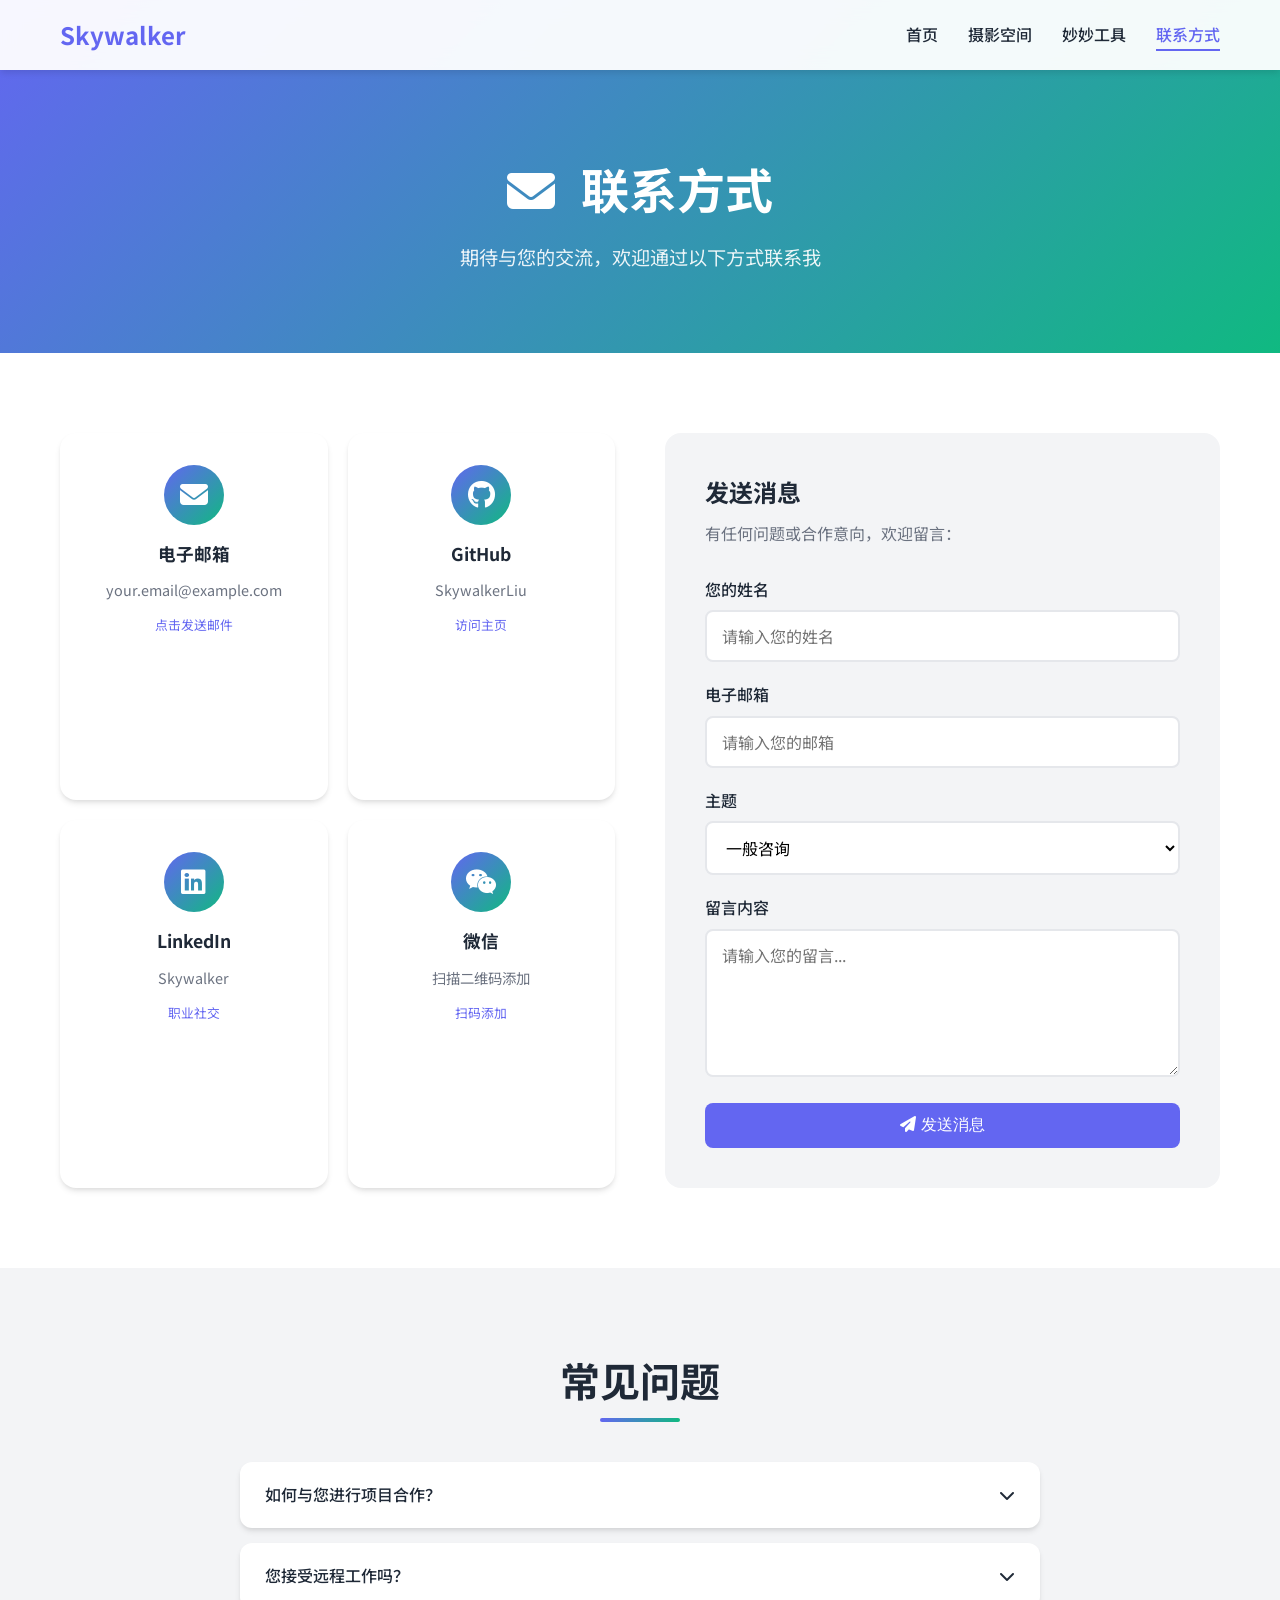
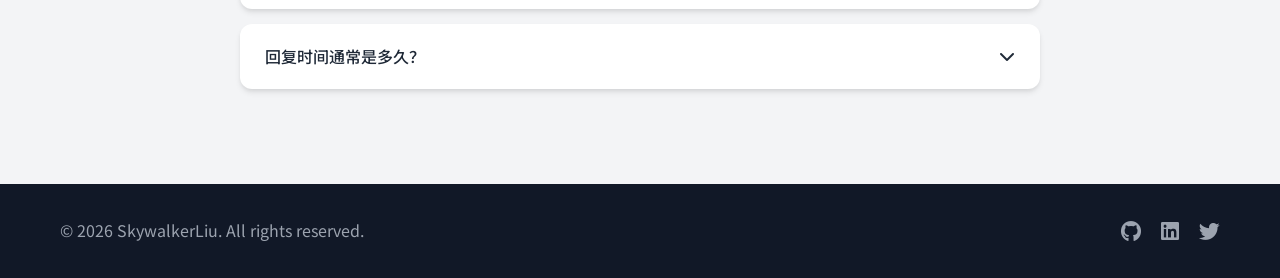
==== contact.html @ 31638c3c "Add multi-page structure: photography, tools, contact pages" ====
<!DOCTYPE html>
<html lang="zh-CN">
<head>
    <meta charset="UTF-8">
    <meta name="viewport" content="width=device-width, initial-scale=1.0">
    <title>联系方式 - Skywalker</title>
    <link rel="stylesheet" href="style.css">
    <link href="https://fonts.googleapis.com/css2?family=Noto+Sans+SC:wght@300;400;500;700&display=swap" rel="stylesheet">
    <link rel="stylesheet" href="https://cdnjs.cloudflare.com/ajax/libs/font-awesome/6.4.0/css/all.min.css">
</head>
<body>
    <nav class="navbar">
        <div class="nav-container">
            <a href="index.html" class="logo">Skywalker</a>
            <ul class="nav-links">
                <li><a href="index.html">首页</a></li>
                <li><a href="photography.html">摄影空间</a></li>
                <li><a href="tools.html">妙妙工具</a></li>
                <li><a href="contact.html" class="active">联系方式</a></li>
            </ul>
            <div class="hamburger">
                <span></span>
                <span></span>
                <span></span>
            </div>
        </div>
    </nav>

    <section class="page-hero">
        <div class="container">
            <h1 class="page-title"><i class="fas fa-envelope"></i> 联系方式</h1>
            <p class="page-subtitle">期待与您的交流，欢迎通过以下方式联系我</p>
        </div>
    </section>

    <section class="contact-section">
        <div class="container">
            <div class="contact-grid">
                <div class="contact-cards">
                    <a href="mailto:your.email@example.com" class="contact-card">
                        <div class="contact-card-icon">
                            <i class="fas fa-envelope"></i>
                        </div>
                        <h3>电子邮箱</h3>
                        <p>your.email@example.com</p>
                        <span class="contact-hint">点击发送邮件</span>
                    </a>
                    <a href="https://github.com/SkywalkerLiu" target="_blank" class="contact-card">
                        <div class="contact-card-icon">
                            <i class="fab fa-github"></i>
                        </div>
                        <h3>GitHub</h3>
                        <p>SkywalkerLiu</p>
                        <span class="contact-hint">访问主页</span>
                    </a>
                    <a href="#" class="contact-card">
                        <div class="contact-card-icon">
                            <i class="fab fa-linkedin"></i>
                        </div>
                        <h3>LinkedIn</h3>
                        <p>Skywalker</p>
                        <span class="contact-hint">职业社交</span>
                    </a>
                    <a href="#" class="contact-card">
                        <div class="contact-card-icon">
                            <i class="fab fa-weixin"></i>
                        </div>
                        <h3>微信</h3>
                        <p>扫描二维码添加</p>
                        <span class="contact-hint">扫码添加</span>
                    </a>
                </div>

                <div class="contact-form-section">
                    <h2>发送消息</h2>
                    <p>有任何问题或合作意向，欢迎留言：</p>
                    <form class="contact-form" id="contactForm">
                        <div class="form-group">
                            <label for="name">您的姓名</label>
                            <input type="text" id="name" name="name" placeholder="请输入您的姓名" required>
                        </div>
                        <div class="form-group">
                            <label for="email">电子邮箱</label>
                            <input type="email" id="email" name="email" placeholder="请输入您的邮箱" required>
                        </div>
                        <div class="form-group">
                            <label for="subject">主题</label>
                            <select id="subject" name="subject">
                                <option value="general">一般咨询</option>
                                <option value="collaboration">项目合作</option>
                                <option value="job">工作机会</option>
                                <option value="other">其他</option>
                            </select>
                        </div>
                        <div class="form-group">
                            <label for="message">留言内容</label>
                            <textarea id="message" name="message" rows="5" placeholder="请输入您的留言..." required></textarea>
                        </div>
                        <button type="submit" class="btn btn-primary btn-full">
                            <i class="fas fa-paper-plane"></i> 发送消息
                        </button>
                    </form>
                </div>
            </div>
        </div>
    </section>

    <section class="faq-section">
        <div class="container">
            <h2 class="section-title">常见问题</h2>
            <div class="faq-list">
                <div class="faq-item">
                    <div class="faq-question">
                        <span>如何与您进行项目合作？</span>
                        <i class="fas fa-chevron-down"></i>
                    </div>
                    <div class="faq-answer">
                        <p>您可以通过上方的联系表单或直接发送邮件给我，描述您的项目需求。我会在24小时内回复您。</p>
                    </div>
                </div>
                <div class="faq-item">
                    <div class="faq-question">
                        <span>您接受远程工作吗？</span>
                        <i class="fas fa-chevron-down"></i>
                    </div>
                    <div class="faq-answer">
                        <p>是的，我接受远程工作机会。无论是全职、兼职还是项目制合作，都欢迎联系。</p>
                    </div>
                </div>
                <div class="faq-item">
                    <div class="faq-question">
                        <span>回复时间通常是多久？</span>
                        <i class="fas fa-chevron-down"></i>
                    </div>
                    <div class="faq-answer">
                        <p>通常我会在24小时内回复邮件。如果是紧急事项，建议通过微信联系。</p>
                    </div>
                </div>
            </div>
        </div>
    </section>

    <footer class="footer">
        <div class="container">
            <div class="footer-content">
                <p>&copy; 2026 SkywalkerLiu. All rights reserved.</p>
                <div class="social-links">
                    <a href="https://github.com/SkywalkerLiu" target="_blank"><i class="fab fa-github"></i></a>
                    <a href="#"><i class="fab fa-linkedin"></i></a>
                    <a href="#"><i class="fab fa-twitter"></i></a>
                </div>
            </div>
        </div>
    </footer>

    <script src="script.js"></script>
</body>
</html>
---- style.css ----
* {
    margin: 0;
    padding: 0;
    box-sizing: border-box;
}

:root {
    --primary-color: #6366f1;
    --primary-dark: #4f46e5;
    --secondary-color: #10b981;
    --text-color: #1f2937;
    --text-light: #6b7280;
    --bg-color: #ffffff;
    --bg-secondary: #f3f4f6;
    --bg-dark: #111827;
    --border-color: #e5e7eb;
    --shadow: 0 4px 6px -1px rgba(0, 0, 0, 0.1), 0 2px 4px -1px rgba(0, 0, 0, 0.06);
    --shadow-lg: 0 10px 15px -3px rgba(0, 0, 0, 0.1), 0 4px 6px -2px rgba(0, 0, 0, 0.05);
    --transition: all 0.3s ease;
}

html {
    scroll-behavior: smooth;
}

body {
    font-family: 'Noto Sans SC', sans-serif;
    line-height: 1.6;
    color: var(--text-color);
    background-color: var(--bg-color);
}

.container {
    max-width: 1200px;
    margin: 0 auto;
    padding: 0 20px;
}

.navbar {
    position: fixed;
    top: 0;
    left: 0;
    right: 0;
    background: rgba(255, 255, 255, 0.95);
    backdrop-filter: blur(10px);
    z-index: 1000;
    box-shadow: var(--shadow);
}

.nav-container {
    max-width: 1200px;
    margin: 0 auto;
    padding: 0 20px;
    display: flex;
    justify-content: space-between;
    align-items: center;
    height: 70px;
}

.logo {
    font-size: 1.5rem;
    font-weight: 700;
    color: var(--primary-color);
    text-decoration: none;
    transition: var(--transition);
}

.logo:hover {
    color: var(--primary-dark);
}

.nav-links {
    display: flex;
    list-style: none;
    gap: 30px;
}

.nav-links a {
    text-decoration: none;
    color: var(--text-color);
    font-weight: 500;
    transition: var(--transition);
    position: relative;
}

.nav-links a::after {
    content: '';
    position: absolute;
    bottom: -5px;
    left: 0;
    width: 0;
    height: 2px;
    background: var(--primary-color);
    transition: var(--transition);
}

.nav-links a:hover,
.nav-links a.active {
    color: var(--primary-color);
}

.nav-links a:hover::after,
.nav-links a.active::after {
    width: 100%;
}

.hamburger {
    display: none;
    flex-direction: column;
    cursor: pointer;
    gap: 5px;
}

.hamburger span {
    width: 25px;
    height: 3px;
    background: var(--text-color);
    transition: var(--transition);
}

.hero {
    min-height: 100vh;
    display: flex;
    align-items: center;
    justify-content: space-between;
    padding: 100px 20px 50px;
    max-width: 1200px;
    margin: 0 auto;
    gap: 50px;
}

.hero-content {
    flex: 1;
}

.hero-content h1 {
    font-size: 3rem;
    margin-bottom: 20px;
    line-height: 1.2;
}

.highlight {
    color: var(--primary-color);
    background: linear-gradient(120deg, var(--primary-color) 0%, var(--secondary-color) 100%);
    -webkit-background-clip: text;
    -webkit-text-fill-color: transparent;
    background-clip: text;
}

.subtitle {
    font-size: 1.5rem;
    color: var(--text-light);
    margin-bottom: 15px;
}

.description {
    font-size: 1.1rem;
    color: var(--text-light);
    margin-bottom: 30px;
}

.hero-buttons {
    display: flex;
    gap: 15px;
}

.btn {
    padding: 12px 30px;
    border-radius: 8px;
    text-decoration: none;
    font-weight: 500;
    transition: var(--transition);
    cursor: pointer;
    border: none;
    font-size: 1rem;
}

.btn-primary {
    background: var(--primary-color);
    color: white;
}

.btn-primary:hover {
    background: var(--primary-dark);
    transform: translateY(-2px);
    box-shadow: var(--shadow-lg);
}

.btn-secondary {
    background: transparent;
    color: var(--primary-color);
    border: 2px solid var(--primary-color);
}

.btn-secondary:hover {
    background: var(--primary-color);
    color: white;
    transform: translateY(-2px);
}

.btn-full {
    width: 100%;
}

.hero-image {
    flex: 1;
    display: flex;
    justify-content: center;
    align-items: center;
}

.avatar-placeholder {
    width: 300px;
    height: 300px;
    border-radius: 50%;
    background: linear-gradient(135deg, var(--primary-color), var(--secondary-color));
    display: flex;
    align-items: center;
    justify-content: center;
    box-shadow: var(--shadow-lg);
}

.avatar-placeholder i {
    font-size: 150px;
    color: white;
}

.section-title {
    font-size: 2.5rem;
    text-align: center;
    margin-bottom: 50px;
    position: relative;
}

.section-title::after {
    content: '';
    position: absolute;
    bottom: -10px;
    left: 50%;
    transform: translateX(-50%);
    width: 80px;
    height: 4px;
    background: linear-gradient(90deg, var(--primary-color), var(--secondary-color));
    border-radius: 2px;
}

.about {
    padding: 100px 0;
    background: var(--bg-secondary);
}

.about-content {
    display: grid;
    grid-template-columns: 2fr 1fr;
    gap: 50px;
    align-items: center;
}

.about-text p {
    margin-bottom: 20px;
    font-size: 1.1rem;
    color: var(--text-light);
}

.about-stats {
    display: flex;
    flex-direction: column;
    gap: 20px;
}

.stat-item {
    background: var(--bg-color);
    padding: 25px;
    border-radius: 12px;
    text-align: center;
    box-shadow: var(--shadow);
    transition: var(--transition);
}

.stat-item:hover {
    transform: translateY(-5px);
    box-shadow: var(--shadow-lg);
}

.stat-number {
    display: block;
    font-size: 2.5rem;
    font-weight: 700;
    color: var(--primary-color);
}

.stat-label {
    color: var(--text-light);
    font-size: 0.9rem;
}

.skills {
    padding: 100px 0;
}

.skills-grid {
    display: grid;
    grid-template-columns: repeat(auto-fit, minmax(250px, 1fr));
    gap: 30px;
}

.skill-card {
    background: var(--bg-color);
    padding: 40px 30px;
    border-radius: 16px;
    text-align: center;
    box-shadow: var(--shadow);
    transition: var(--transition);
    border: 1px solid var(--border-color);
}

.skill-card:hover {
    transform: translateY(-10px);
    box-shadow: var(--shadow-lg);
    border-color: var(--primary-color);
}

.skill-icon {
    width: 80px;
    height: 80px;
    margin: 0 auto 20px;
    background: linear-gradient(135deg, var(--primary-color), var(--secondary-color));
    border-radius: 50%;
    display: flex;
    align-items: center;
    justify-content: center;
}

.skill-icon i {
    font-size: 35px;
    color: white;
}

.skill-card h3 {
    margin-bottom: 15px;
    font-size: 1.3rem;
}

.skill-card p {
    color: var(--text-light);
    font-size: 0.95rem;
}

.highlights {
    padding: 100px 0;
    background: var(--bg-secondary);
}

.highlights-grid {
    display: grid;
    grid-template-columns: repeat(auto-fit, minmax(280px, 1fr));
    gap: 30px;
}

.highlight-card {
    background: var(--bg-color);
    padding: 40px 30px;
    border-radius: 16px;
    text-align: center;
    box-shadow: var(--shadow);
    transition: var(--transition);
    text-decoration: none;
    color: inherit;
    border: 2px solid transparent;
}

.highlight-card:hover {
    transform: translateY(-10px);
    box-shadow: var(--shadow-lg);
    border-color: var(--primary-color);
}

.highlight-icon {
    width: 80px;
    height: 80px;
    margin: 0 auto 20px;
    background: linear-gradient(135deg, var(--primary-color), var(--secondary-color));
    border-radius: 50%;
    display: flex;
    align-items: center;
    justify-content: center;
}

.highlight-icon i {
    font-size: 35px;
    color: white;
}

.highlight-card h3 {
    margin-bottom: 10px;
    font-size: 1.3rem;
}

.highlight-card p {
    color: var(--text-light);
    font-size: 0.95rem;
}

.page-hero {
    padding: 150px 0 80px;
    background: linear-gradient(135deg, var(--primary-color), var(--secondary-color));
    color: white;
    text-align: center;
}

.page-title {
    font-size: 3rem;
    margin-bottom: 15px;
}

.page-title i {
    margin-right: 15px;
}

.page-subtitle {
    font-size: 1.2rem;
    opacity: 0.9;
}

.gallery-section {
    padding: 80px 0;
}

.gallery-filter {
    display: flex;
    justify-content: center;
    gap: 15px;
    margin-bottom: 40px;
    flex-wrap: wrap;
}

.filter-btn {
    padding: 10px 25px;
    border: 2px solid var(--primary-color);
    background: transparent;
    color: var(--primary-color);
    border-radius: 25px;
    cursor: pointer;
    transition: var(--transition);
    font-size: 0.95rem;
}

.filter-btn:hover,
.filter-btn.active {
    background: var(--primary-color);
    color: white;
}

.gallery-grid {
    display: grid;
    grid-template-columns: repeat(auto-fit, minmax(300px, 1fr));
    gap: 25px;
}

.gallery-item {
    position: relative;
    border-radius: 16px;
    overflow: hidden;
    aspect-ratio: 4/3;
    cursor: pointer;
}

.gallery-placeholder {
    width: 100%;
    height: 100%;
    background: linear-gradient(135deg, var(--primary-color), var(--secondary-color));
    display: flex;
    flex-direction: column;
    align-items: center;
    justify-content: center;
    color: white;
}

.gallery-placeholder i {
    font-size: 60px;
    margin-bottom: 15px;
}

.gallery-placeholder span {
    font-size: 1.2rem;
    font-weight: 500;
}

.gallery-overlay {
    position: absolute;
    bottom: 0;
    left: 0;
    right: 0;
    background: linear-gradient(transparent, rgba(0,0,0,0.8));
    color: white;
    padding: 30px 20px 20px;
    transform: translateY(100%);
    transition: var(--transition);
}

.gallery-item:hover .gallery-overlay {
    transform: translateY(0);
}

.gallery-overlay h3 {
    margin-bottom: 5px;
}

.gallery-overlay p {
    font-size: 0.9rem;
    opacity: 0.8;
}

.photography-info {
    padding: 80px 0;
    background: var(--bg-secondary);
}

.info-content {
    display: grid;
    grid-template-columns: 2fr 1fr;
    gap: 50px;
    align-items: start;
}

.info-text p {
    margin-bottom: 20px;
    color: var(--text-light);
    font-size: 1.1rem;
}

.equipment {
    background: var(--bg-color);
    padding: 30px;
    border-radius: 16px;
    box-shadow: var(--shadow);
}

.equipment h3 {
    margin-bottom: 20px;
    color: var(--primary-color);
}

.equipment h3 i {
    margin-right: 10px;
}

.equipment ul {
    list-style: none;
}

.equipment li {
    padding: 10px 0;
    border-bottom: 1px solid var(--border-color);
    color: var(--text-light);
}

.equipment li:last-child {
    border-bottom: none;
}

.tools-section {
    padding: 80px 0;
}

.tools-grid {
    display: grid;
    grid-template-columns: repeat(auto-fit, minmax(350px, 1fr));
    gap: 30px;
}

.tool-card {
    background: var(--bg-color);
    border-radius: 16px;
    padding: 30px;
    box-shadow: var(--shadow);
    border: 1px solid var(--border-color);
    transition: var(--transition);
}

.tool-card:hover {
    transform: translateY(-5px);
    box-shadow: var(--shadow-lg);
    border-color: var(--primary-color);
}

.tool-icon {
    width: 60px;
    height: 60px;
    background: linear-gradient(135deg, var(--primary-color), var(--secondary-color));
    border-radius: 12px;
    display: flex;
    align-items: center;
    justify-content: center;
    margin-bottom: 20px;
}

.tool-icon i {
    font-size: 28px;
    color: white;
}

.tool-card h3 {
    margin-bottom: 10px;
    font-size: 1.3rem;
}

.tool-card > p {
    color: var(--text-light);
    margin-bottom: 20px;
}

.tool-demo {
    background: var(--bg-secondary);
    border-radius: 12px;
    padding: 20px;
}

.calculator {
    max-width: 250px;
    margin: 0 auto;
}

.calc-display {
    width: 100%;
    padding: 15px;
    font-size: 1.5rem;
    text-align: right;
    border: none;
    border-radius: 8px;
    margin-bottom: 10px;
    background: var(--bg-color);
}

.calc-buttons {
    display: grid;
    grid-template-columns: repeat(4, 1fr);
    gap: 8px;
}

.calc-buttons button {
    padding: 15px;
    font-size: 1.1rem;
    border: none;
    border-radius: 8px;
    background: var(--bg-color);
    cursor: pointer;
    transition: var(--transition);
}

.calc-buttons button:hover {
    background: var(--primary-color);
    color: white;
}

.calc-buttons .equals {
    grid-column: span 2;
    background: var(--primary-color);
    color: white;
}

.calc-buttons .equals:hover {
    background: var(--primary-dark);
}

.color-converter {
    text-align: center;
}

.color-preview {
    width: 80px;
    height: 80px;
    border-radius: 12px;
    margin: 0 auto 15px;
    background: #6366f1;
    box-shadow: var(--shadow);
}

.color-inputs {
    display: flex;
    flex-direction: column;
    gap: 10px;
    margin-bottom: 15px;
}

.color-input-group {
    display: flex;
    align-items: center;
    gap: 10px;
}

.color-input-group label {
    width: 40px;
    font-weight: 500;
    text-align: left;
}

.color-input-group input {
    flex: 1;
    padding: 10px;
    border: 1px solid var(--border-color);
    border-radius: 8px;
    font-family: monospace;
}

.text-counter textarea {
    width: 100%;
    padding: 15px;
    border: 1px solid var(--border-color);
    border-radius: 8px;
    resize: vertical;
    min-height: 100px;
    font-family: inherit;
    margin-bottom: 15px;
}

.count-result {
    display: flex;
    justify-content: space-around;
    padding: 10px;
    background: var(--bg-color);
    border-radius: 8px;
}

.count-result span {
    color: var(--text-light);
}

.count-result strong {
    color: var(--primary-color);
    margin-left: 5px;
}

.url-encoder textarea {
    width: 100%;
    padding: 12px;
    border: 1px solid var(--border-color);
    border-radius: 8px;
    resize: vertical;
    min-height: 60px;
    font-family: inherit;
    margin-bottom: 10px;
}

.encoder-buttons {
    display: flex;
    gap: 10px;
    margin-bottom: 10px;
}

.encoder-buttons .btn {
    flex: 1;
    padding: 10px;
}

.timestamp-converter {
    text-align: center;
}

.timestamp-group {
    margin-bottom: 15px;
}

.timestamp-group label {
    display: block;
    margin-bottom: 5px;
    font-weight: 500;
    text-align: left;
}

.timestamp-group input {
    width: 100%;
    padding: 12px;
    border: 1px solid var(--border-color);
    border-radius: 8px;
    font-family: monospace;
}

.timestamp-result {
    margin-top: 15px;
    padding: 15px;
    background: var(--bg-color);
    border-radius: 8px;
    font-weight: 500;
}

.password-generator input[type="text"] {
    width: 100%;
    padding: 12px;
    border: 1px solid var(--border-color);
    border-radius: 8px;
    font-family: monospace;
    font-size: 1rem;
    margin-bottom: 15px;
    text-align: center;
}

.password-options {
    display: flex;
    flex-wrap: wrap;
    gap: 10px;
    margin-bottom: 15px;
    justify-content: center;
}

.password-options label {
    display: flex;
    align-items: center;
    gap: 5px;
    font-size: 0.9rem;
    color: var(--text-light);
}

.password-length {
    margin-bottom: 15px;
}

.password-length label {
    display: block;
    margin-bottom: 5px;
    color: var(--text-light);
}

.password-length input[type="range"] {
    width: 100%;
}

.contact-section {
    padding: 80px 0;
}

.contact-grid {
    display: grid;
    grid-template-columns: 1fr 1fr;
    gap: 50px;
}

.contact-cards {
    display: grid;
    grid-template-columns: repeat(2, 1fr);
    gap: 20px;
}

.contact-card {
    background: var(--bg-color);
    padding: 30px 20px;
    border-radius: 16px;
    text-align: center;
    box-shadow: var(--shadow);
    text-decoration: none;
    color: inherit;
    transition: var(--transition);
    border: 2px solid transparent;
}

.contact-card:hover {
    transform: translateY(-5px);
    box-shadow: var(--shadow-lg);
    border-color: var(--primary-color);
}

.contact-card-icon {
    width: 60px;
    height: 60px;
    background: linear-gradient(135deg, var(--primary-color), var(--secondary-color));
    border-radius: 50%;
    display: flex;
    align-items: center;
    justify-content: center;
    margin: 0 auto 15px;
}

.contact-card-icon i {
    font-size: 28px;
    color: white;
}

.contact-card h3 {
    margin-bottom: 10px;
    font-size: 1.1rem;
}

.contact-card p {
    color: var(--text-light);
    font-size: 0.9rem;
    margin-bottom: 10px;
}

.contact-hint {
    font-size: 0.8rem;
    color: var(--primary-color);
}

.contact-form-section {
    background: var(--bg-secondary);
    padding: 40px;
    border-radius: 16px;
}

.contact-form-section h2 {
    margin-bottom: 10px;
}

.contact-form-section > p {
    color: var(--text-light);
    margin-bottom: 30px;
}

.contact-form .form-group {
    margin-bottom: 20px;
}

.contact-form label {
    display: block;
    margin-bottom: 8px;
    font-weight: 500;
}

.contact-form input,
.contact-form select,
.contact-form textarea {
    width: 100%;
    padding: 12px 15px;
    border: 2px solid var(--border-color);
    border-radius: 8px;
    font-family: inherit;
    font-size: 1rem;
    transition: var(--transition);
    background: var(--bg-color);
}

.contact-form input:focus,
.contact-form select:focus,
.contact-form textarea:focus {
    outline: none;
    border-color: var(--primary-color);
}

.contact-form textarea {
    resize: vertical;
    min-height: 120px;
}

.faq-section {
    padding: 80px 0;
    background: var(--bg-secondary);
}

.faq-list {
    max-width: 800px;
    margin: 0 auto;
}

.faq-item {
    background: var(--bg-color);
    border-radius: 12px;
    margin-bottom: 15px;
    overflow: hidden;
    box-shadow: var(--shadow);
}

.faq-question {
    padding: 20px 25px;
    display: flex;
    justify-content: space-between;
    align-items: center;
    cursor: pointer;
    font-weight: 500;
    transition: var(--transition);
}

.faq-question:hover {
    background: var(--bg-secondary);
}

.faq-question i {
    transition: var(--transition);
}

.faq-item.active .faq-question i {
    transform: rotate(180deg);
}

.faq-answer {
    max-height: 0;
    overflow: hidden;
    transition: max-height 0.3s ease;
}

.faq-item.active .faq-answer {
    max-height: 200px;
}

.faq-answer p {
    padding: 0 25px 20px;
    color: var(--text-light);
}

.footer {
    background: var(--bg-dark);
    color: white;
    padding: 30px 0;
}

.footer-content {
    display: flex;
    justify-content: space-between;
    align-items: center;
}

.footer p {
    color: #9ca3af;
}

.social-links {
    display: flex;
    gap: 20px;
}

.social-links a {
    color: #9ca3af;
    font-size: 1.3rem;
    transition: var(--transition);
}

.social-links a:hover {
    color: var(--primary-color);
}

@media (max-width: 968px) {
    .hero {
        flex-direction: column-reverse;
        text-align: center;
        padding-top: 120px;
    }

    .hero-content h1 {
        font-size: 2.2rem;
    }

    .hero-buttons {
        justify-content: center;
    }

    .avatar-placeholder {
        width: 200px;
        height: 200px;
    }

    .avatar-placeholder i {
        font-size: 100px;
    }

    .about-content {
        grid-template-columns: 1fr;
    }

    .about-stats {
        flex-direction: row;
        justify-content: center;
    }

    .info-content {
        grid-template-columns: 1fr;
    }

    .contact-grid {
        grid-template-columns: 1fr;
    }

    .contact-cards {
        grid-template-columns: repeat(2, 1fr);
    }

    .nav-links {
        display: none;
        position: absolute;
        top: 70px;
        left: 0;
        right: 0;
        background: white;
        flex-direction: column;
        padding: 20px;
        gap: 15px;
        box-shadow: var(--shadow);
    }

    .nav-links.active {
        display: flex;
    }

    .hamburger {
        display: flex;
    }

    .footer-content {
        flex-direction: column;
        gap: 20px;
        text-align: center;
    }

    .page-title {
        font-size: 2rem;
    }

    .tools-grid {
        grid-template-columns: 1fr;
    }
}

@media (max-width: 600px) {
    .hero-content h1 {
        font-size: 1.8rem;
    }

    .subtitle {
        font-size: 1.2rem;
    }

    .section-title {
        font-size: 2rem;
    }

    .about-stats {
        flex-direction: column;
    }

    .contact-cards {
        grid-template-columns: 1fr;
    }

    .contact-form-section {
        padding: 25px;
    }

    .highlights-grid {
        grid-template-columns: 1fr;
    }

    .gallery-grid {
        grid-template-columns: 1fr;
    }
}
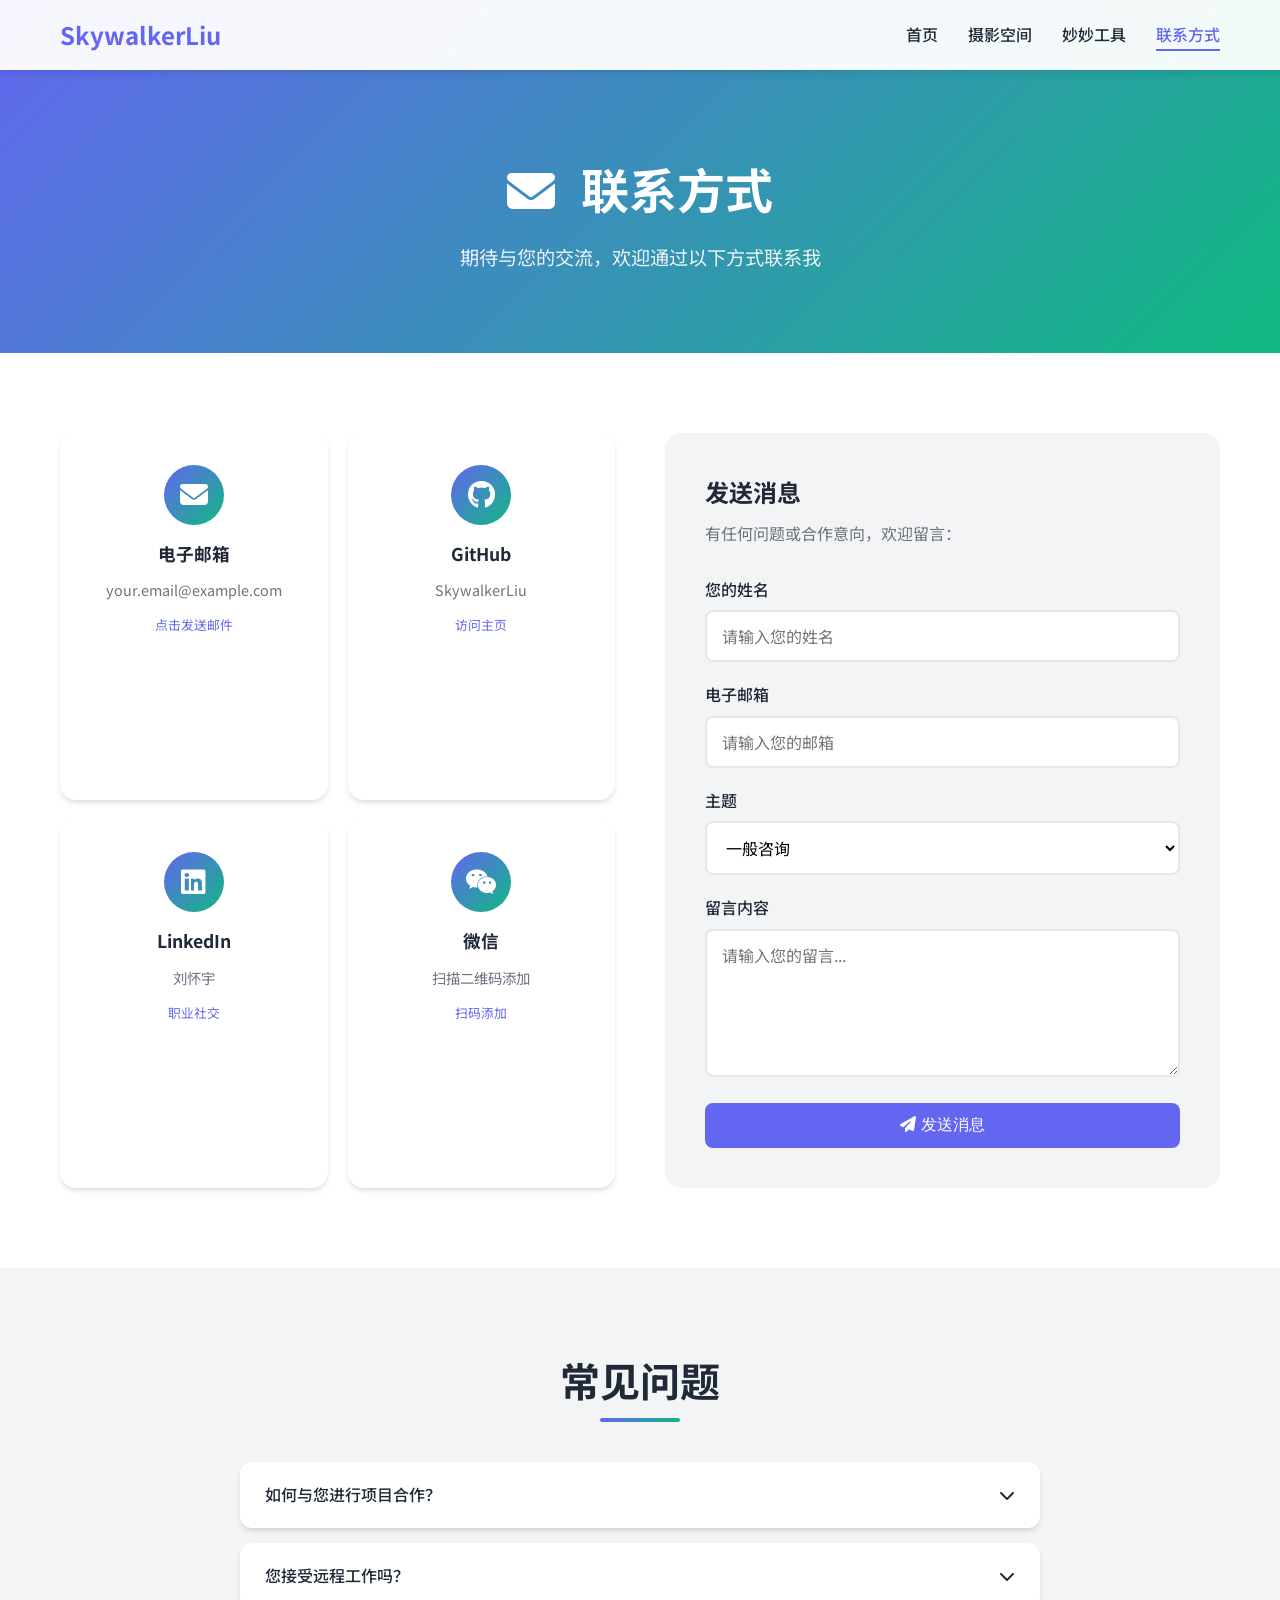
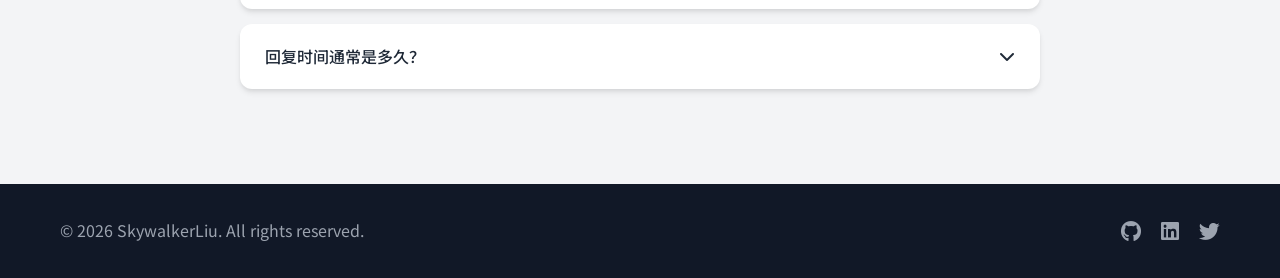
==== commit dbf87a75: "Add multi-page structure: photography, tools, contact pages" ====
--- a/contact.html
+++ b/contact.html
@@ -3,7 +3,7 @@
 <head>
     <meta charset="UTF-8">
     <meta name="viewport" content="width=device-width, initial-scale=1.0">
-    <title>联系方式 - Skywalker</title>
+    <title>联系方式 - 刘怀宇</title>
     <link rel="stylesheet" href="style.css">
     <link href="https://fonts.googleapis.com/css2?family=Noto+Sans+SC:wght@300;400;500;700&display=swap" rel="stylesheet">
     <link rel="stylesheet" href="https://cdnjs.cloudflare.com/ajax/libs/font-awesome/6.4.0/css/all.min.css">
@@ -11,7 +11,7 @@
 <body>
     <nav class="navbar">
         <div class="nav-container">
-            <a href="index.html" class="logo">Skywalker</a>
+            <a href="index.html" class="logo">SkywalkerLiu</a>
             <ul class="nav-links">
                 <li><a href="index.html">首页</a></li>
                 <li><a href="photography.html">摄影空间</a></li>
@@ -58,7 +58,7 @@
                             <i class="fab fa-linkedin"></i>
                         </div>
                         <h3>LinkedIn</h3>
-                        <p>Skywalker</p>
+                        <p>刘怀宇</p>
                         <span class="contact-hint">职业社交</span>
                     </a>
                     <a href="#" class="contact-card">
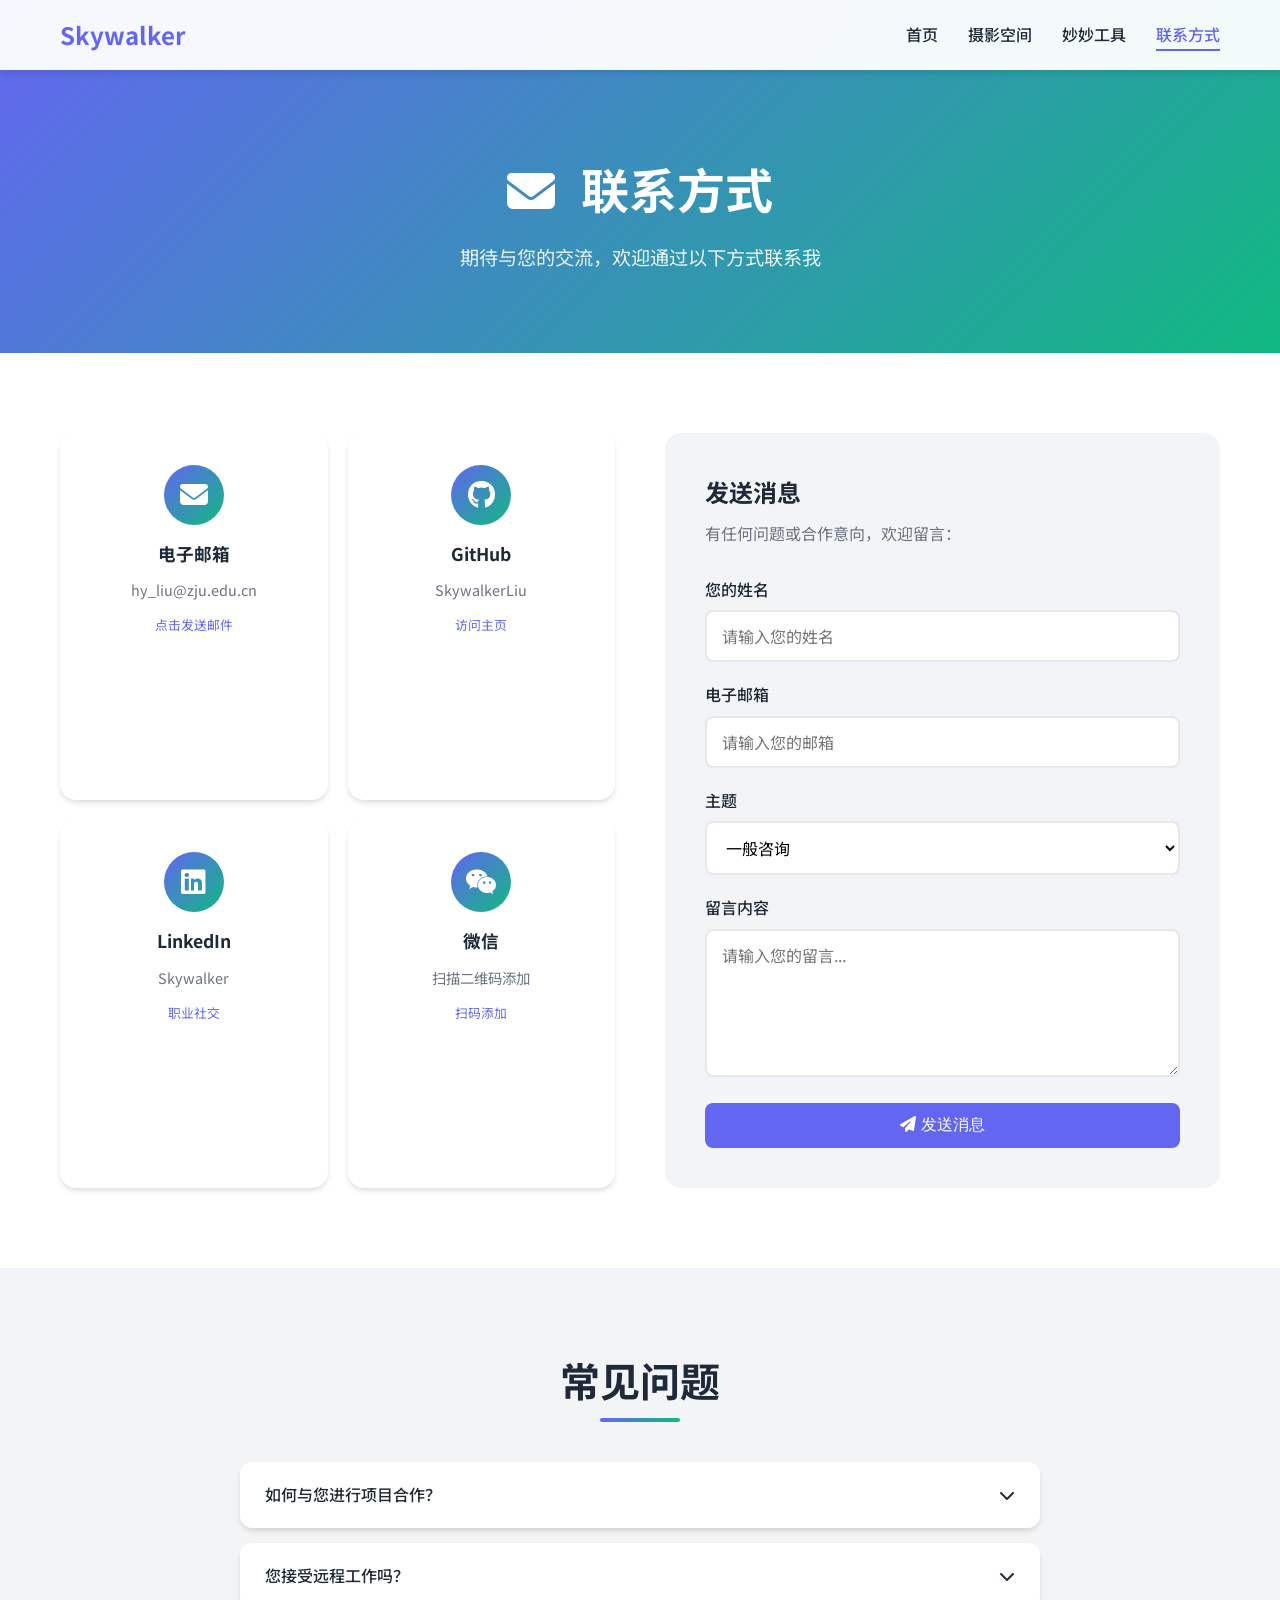
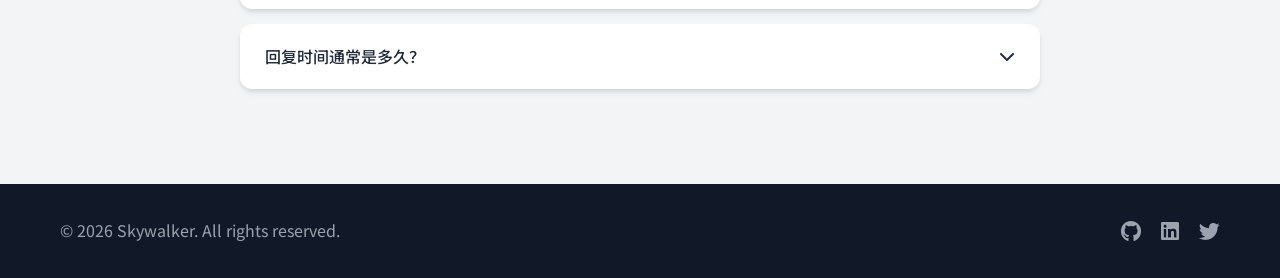
==== commit a9cee5fd: "Merge branch 'main' of https://github.com/SkywalkerLiu/my_web" ====
--- a/contact.html
+++ b/contact.html
@@ -3,7 +3,7 @@
 <head>
     <meta charset="UTF-8">
     <meta name="viewport" content="width=device-width, initial-scale=1.0">
-    <title>联系方式 - 刘怀宇</title>
+    <title>联系方式 - Skywalker</title>
     <link rel="stylesheet" href="style.css">
     <link href="https://fonts.googleapis.com/css2?family=Noto+Sans+SC:wght@300;400;500;700&display=swap" rel="stylesheet">
     <link rel="stylesheet" href="https://cdnjs.cloudflare.com/ajax/libs/font-awesome/6.4.0/css/all.min.css">
@@ -11,7 +11,7 @@
 <body>
     <nav class="navbar">
         <div class="nav-container">
-            <a href="index.html" class="logo">SkywalkerLiu</a>
+            <a href="index.html" class="logo">Skywalker</a>
             <ul class="nav-links">
                 <li><a href="index.html">首页</a></li>
                 <li><a href="photography.html">摄影空间</a></li>
@@ -42,7 +42,7 @@
                             <i class="fas fa-envelope"></i>
                         </div>
                         <h3>电子邮箱</h3>
-                        <p>your.email@example.com</p>
+                        <p>hy_liu@zju.edu.cn</p>
                         <span class="contact-hint">点击发送邮件</span>
                     </a>
                     <a href="https://github.com/SkywalkerLiu" target="_blank" class="contact-card">
@@ -58,7 +58,7 @@
                             <i class="fab fa-linkedin"></i>
                         </div>
                         <h3>LinkedIn</h3>
-                        <p>刘怀宇</p>
+                        <p>Skywalker</p>
                         <span class="contact-hint">职业社交</span>
                     </a>
                     <a href="#" class="contact-card">
@@ -143,7 +143,7 @@
     <footer class="footer">
         <div class="container">
             <div class="footer-content">
-                <p>&copy; 2026 SkywalkerLiu. All rights reserved.</p>
+                <p>&copy; 2026 Skywalker. All rights reserved.</p>
                 <div class="social-links">
                     <a href="https://github.com/SkywalkerLiu" target="_blank"><i class="fab fa-github"></i></a>
                     <a href="#"><i class="fab fa-linkedin"></i></a>
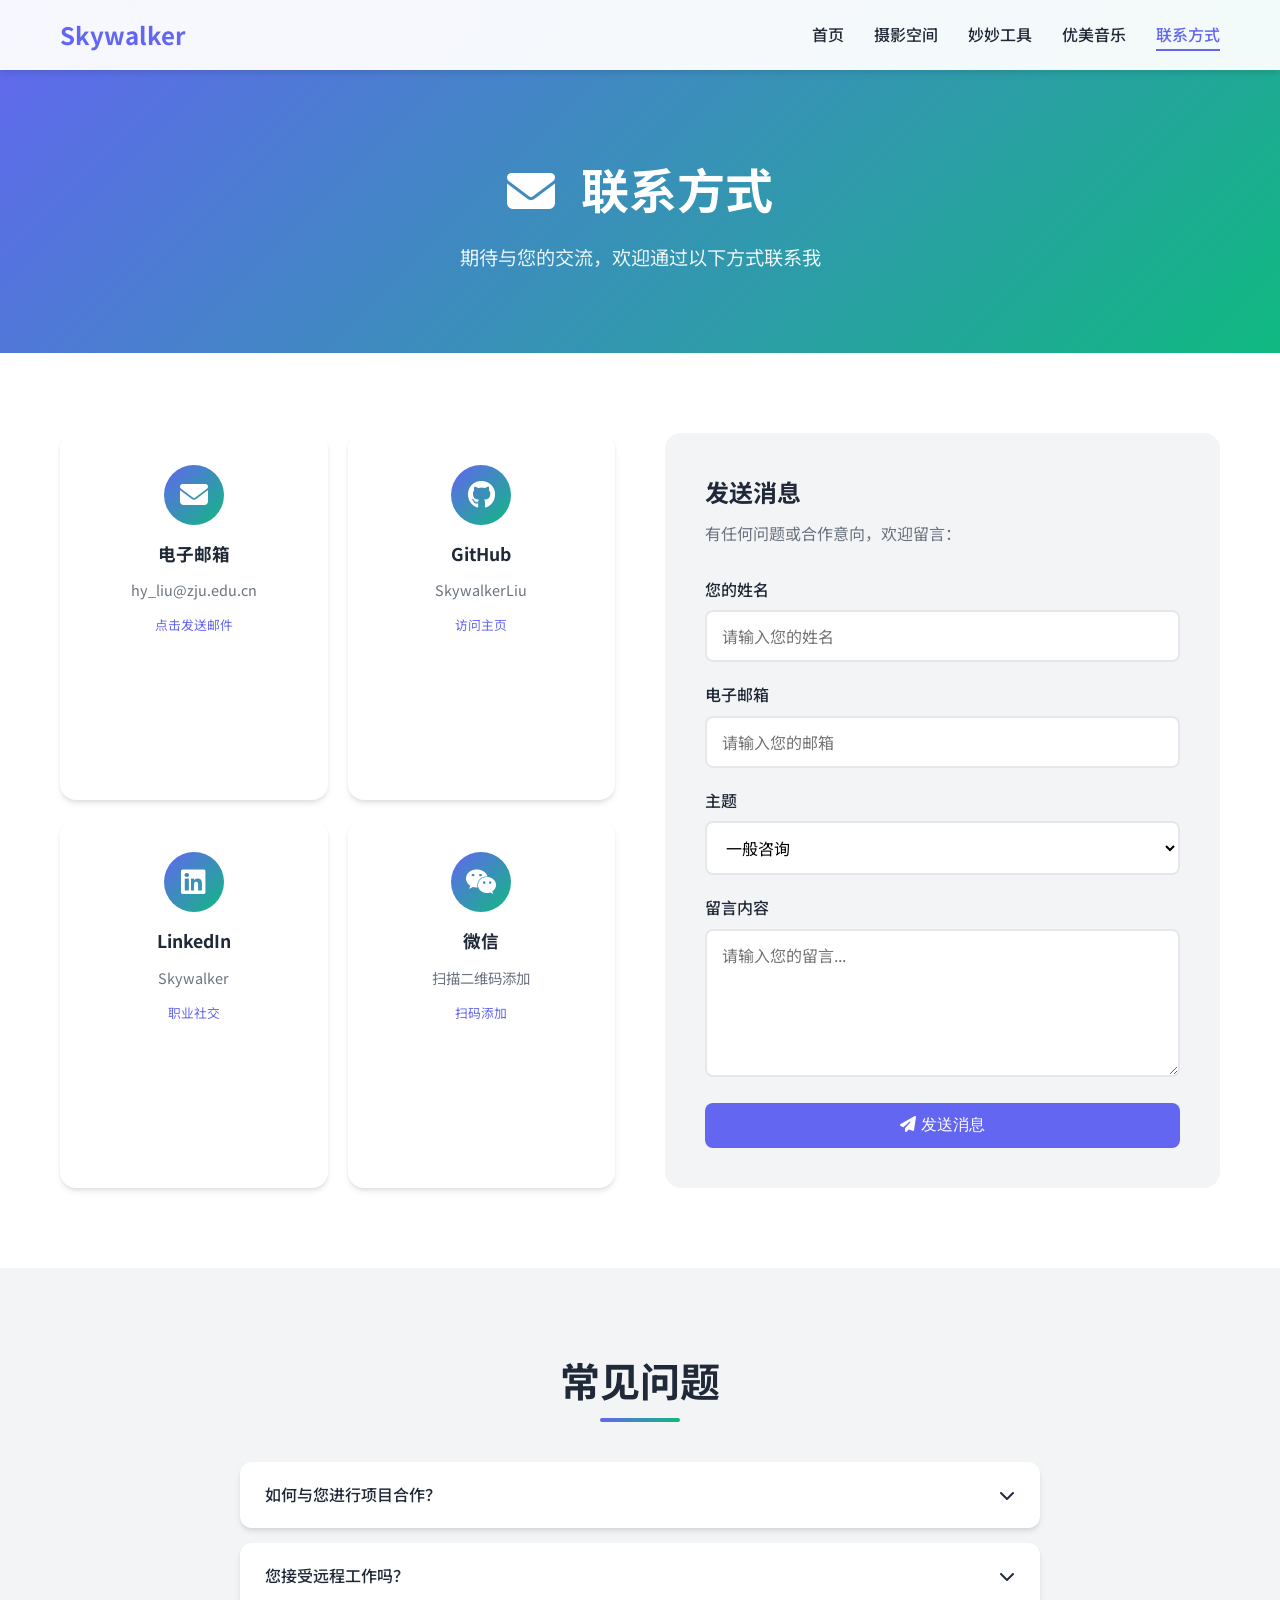
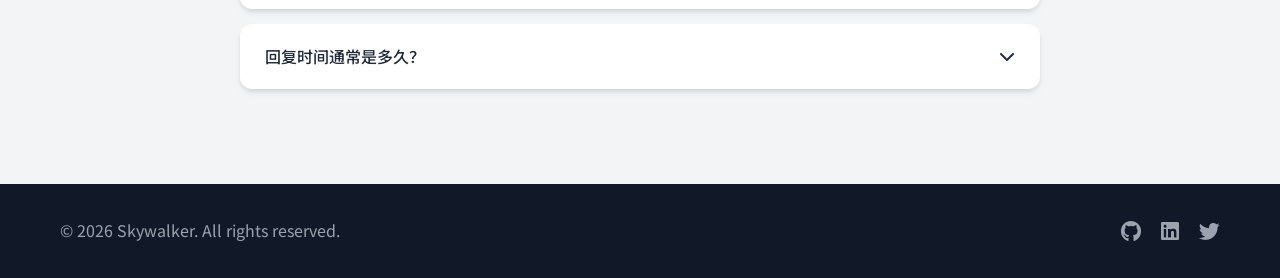
==== commit c156d430: "Add music player page with waveform visualization" ====
--- a/contact.html
+++ b/contact.html
@@ -16,6 +16,7 @@
                 <li><a href="index.html">首页</a></li>
                 <li><a href="photography.html">摄影空间</a></li>
                 <li><a href="tools.html">妙妙工具</a></li>
+                <li><a href="music.html">优美音乐</a></li>
                 <li><a href="contact.html" class="active">联系方式</a></li>
             </ul>
             <div class="hamburger">
--- a/style.css
+++ b/style.css
@@ -1027,6 +1027,345 @@
     color: var(--primary-color);
 }
 
+.music-section {
+    padding: 80px 0;
+}
+
+.player-container {
+    max-width: 600px;
+    margin: 0 auto 60px;
+}
+
+.player-main {
+    background: linear-gradient(135deg, #1a1a2e 0%, #16213e 100%);
+    border-radius: 24px;
+    padding: 40px;
+    box-shadow: 0 20px 60px rgba(0, 0, 0, 0.3);
+}
+
+.album-art {
+    position: relative;
+    width: 200px;
+    height: 200px;
+    margin: 0 auto 30px;
+}
+
+.album-placeholder {
+    width: 100%;
+    height: 100%;
+    border-radius: 50%;
+    background: linear-gradient(135deg, var(--primary-color), var(--secondary-color));
+    display: flex;
+    align-items: center;
+    justify-content: center;
+    box-shadow: 0 10px 40px rgba(99, 102, 241, 0.4);
+    transition: transform 0.3s ease;
+}
+
+.album-placeholder.playing {
+    animation: rotate 8s linear infinite;
+}
+
+.album-placeholder i {
+    font-size: 60px;
+    color: white;
+}
+
+.album-glow {
+    position: absolute;
+    top: 50%;
+    left: 50%;
+    transform: translate(-50%, -50%);
+    width: 220px;
+    height: 220px;
+    border-radius: 50%;
+    background: radial-gradient(circle, rgba(99, 102, 241, 0.3) 0%, transparent 70%);
+    filter: blur(20px);
+    z-index: -1;
+    opacity: 0;
+    transition: opacity 0.3s ease;
+}
+
+.album-placeholder.playing + .album-glow {
+    opacity: 1;
+}
+
+@keyframes rotate {
+    from { transform: rotate(0deg); }
+    to { transform: rotate(360deg); }
+}
+
+.waveform-container {
+    height: 80px;
+    margin-bottom: 30px;
+    display: flex;
+    align-items: center;
+    justify-content: center;
+    overflow: hidden;
+}
+
+#waveformCanvas {
+    width: 100%;
+    height: 100%;
+}
+
+.waveform-bars {
+    display: flex;
+    align-items: center;
+    justify-content: center;
+    gap: 4px;
+    height: 100%;
+}
+
+.waveform-bars span {
+    width: 4px;
+    background: linear-gradient(to top, var(--primary-color), var(--secondary-color));
+    border-radius: 2px;
+    transition: height 0.1s ease;
+}
+
+.waveform-bars.playing span {
+    animation: wave 0.5s ease-in-out infinite;
+}
+
+.waveform-bars span:nth-child(odd) {
+    animation-delay: 0.1s;
+}
+
+.waveform-bars span:nth-child(3n) {
+    animation-delay: 0.2s;
+}
+
+@keyframes wave {
+    0%, 100% { height: 10px; }
+    50% { height: 60px; }
+}
+
+.song-info {
+    text-align: center;
+    margin-bottom: 25px;
+    color: white;
+}
+
+.song-info h2 {
+    font-size: 1.5rem;
+    margin-bottom: 5px;
+}
+
+.song-info p {
+    color: rgba(255, 255, 255, 0.6);
+}
+
+.progress-container {
+    display: flex;
+    align-items: center;
+    gap: 15px;
+    margin-bottom: 25px;
+    color: rgba(255, 255, 255, 0.7);
+    font-size: 0.9rem;
+}
+
+.progress-bar {
+    flex: 1;
+    height: 6px;
+    background: rgba(255, 255, 255, 0.2);
+    border-radius: 3px;
+    cursor: pointer;
+    overflow: hidden;
+}
+
+.progress-fill {
+    height: 100%;
+    background: linear-gradient(90deg, var(--primary-color), var(--secondary-color));
+    border-radius: 3px;
+    width: 0%;
+    transition: width 0.1s linear;
+}
+
+.player-controls {
+    display: flex;
+    align-items: center;
+    justify-content: center;
+    gap: 20px;
+    margin-bottom: 20px;
+}
+
+.control-btn {
+    width: 50px;
+    height: 50px;
+    border-radius: 50%;
+    border: none;
+    background: rgba(255, 255, 255, 0.1);
+    color: white;
+    font-size: 1.2rem;
+    cursor: pointer;
+    transition: all 0.3s ease;
+}
+
+.control-btn:hover {
+    background: rgba(255, 255, 255, 0.2);
+    transform: scale(1.1);
+}
+
+.control-btn.active {
+    background: var(--primary-color);
+}
+
+.play-btn {
+    width: 70px;
+    height: 70px;
+    background: linear-gradient(135deg, var(--primary-color), var(--secondary-color));
+    font-size: 1.5rem;
+}
+
+.play-btn:hover {
+    transform: scale(1.15);
+    box-shadow: 0 5px 20px rgba(99, 102, 241, 0.5);
+}
+
+.volume-control {
+    display: flex;
+    align-items: center;
+    justify-content: center;
+    gap: 15px;
+    color: rgba(255, 255, 255, 0.7);
+}
+
+.volume-control i {
+    font-size: 1.2rem;
+}
+
+#volumeSlider {
+    width: 120px;
+    height: 6px;
+    -webkit-appearance: none;
+    background: rgba(255, 255, 255, 0.2);
+    border-radius: 3px;
+    cursor: pointer;
+}
+
+#volumeSlider::-webkit-slider-thumb {
+    -webkit-appearance: none;
+    width: 16px;
+    height: 16px;
+    border-radius: 50%;
+    background: var(--primary-color);
+    cursor: pointer;
+}
+
+.playlist-section {
+    background: var(--bg-secondary);
+    border-radius: 16px;
+    padding: 30px;
+    margin-bottom: 40px;
+}
+
+.playlist-title {
+    font-size: 1.3rem;
+    margin-bottom: 20px;
+    color: var(--text-color);
+}
+
+.playlist-title i {
+    margin-right: 10px;
+    color: var(--primary-color);
+}
+
+.playlist {
+    display: flex;
+    flex-direction: column;
+    gap: 10px;
+}
+
+.playlist-item {
+    display: flex;
+    align-items: center;
+    justify-content: space-between;
+    padding: 15px 20px;
+    background: var(--bg-color);
+    border-radius: 12px;
+    cursor: pointer;
+    transition: all 0.3s ease;
+    border: 2px solid transparent;
+}
+
+.playlist-item:hover {
+    border-color: var(--primary-color);
+    transform: translateX(5px);
+}
+
+.playlist-item.active {
+    background: linear-gradient(135deg, rgba(99, 102, 241, 0.1), rgba(16, 185, 129, 0.1));
+    border-color: var(--primary-color);
+}
+
+.playlist-item-info {
+    display: flex;
+    flex-direction: column;
+}
+
+.playlist-item-title {
+    font-weight: 500;
+    color: var(--text-color);
+}
+
+.playlist-item-artist {
+    font-size: 0.85rem;
+    color: var(--text-light);
+}
+
+.playlist-item-duration {
+    color: var(--text-light);
+    font-size: 0.9rem;
+}
+
+.playlist-item.add-music {
+    justify-content: center;
+    gap: 10px;
+    background: transparent;
+    border: 2px dashed var(--border-color);
+    color: var(--text-light);
+}
+
+.playlist-item.add-music:hover {
+    border-color: var(--primary-color);
+    color: var(--primary-color);
+}
+
+.playlist-item.add-music i {
+    font-size: 1.5rem;
+}
+
+.music-tips {
+    display: grid;
+    grid-template-columns: repeat(auto-fit, minmax(280px, 1fr));
+    gap: 20px;
+}
+
+.tip-card {
+    background: var(--bg-secondary);
+    padding: 25px;
+    border-radius: 12px;
+    text-align: center;
+}
+
+.tip-card i {
+    font-size: 2rem;
+    color: var(--primary-color);
+    margin-bottom: 15px;
+}
+
+.tip-card h4 {
+    margin-bottom: 10px;
+    font-size: 1.1rem;
+}
+
+.tip-card p {
+    color: var(--text-light);
+    font-size: 0.9rem;
+    line-height: 1.6;
+}
+
 @media (max-width: 968px) {
     .hero {
         flex-direction: column-reverse;
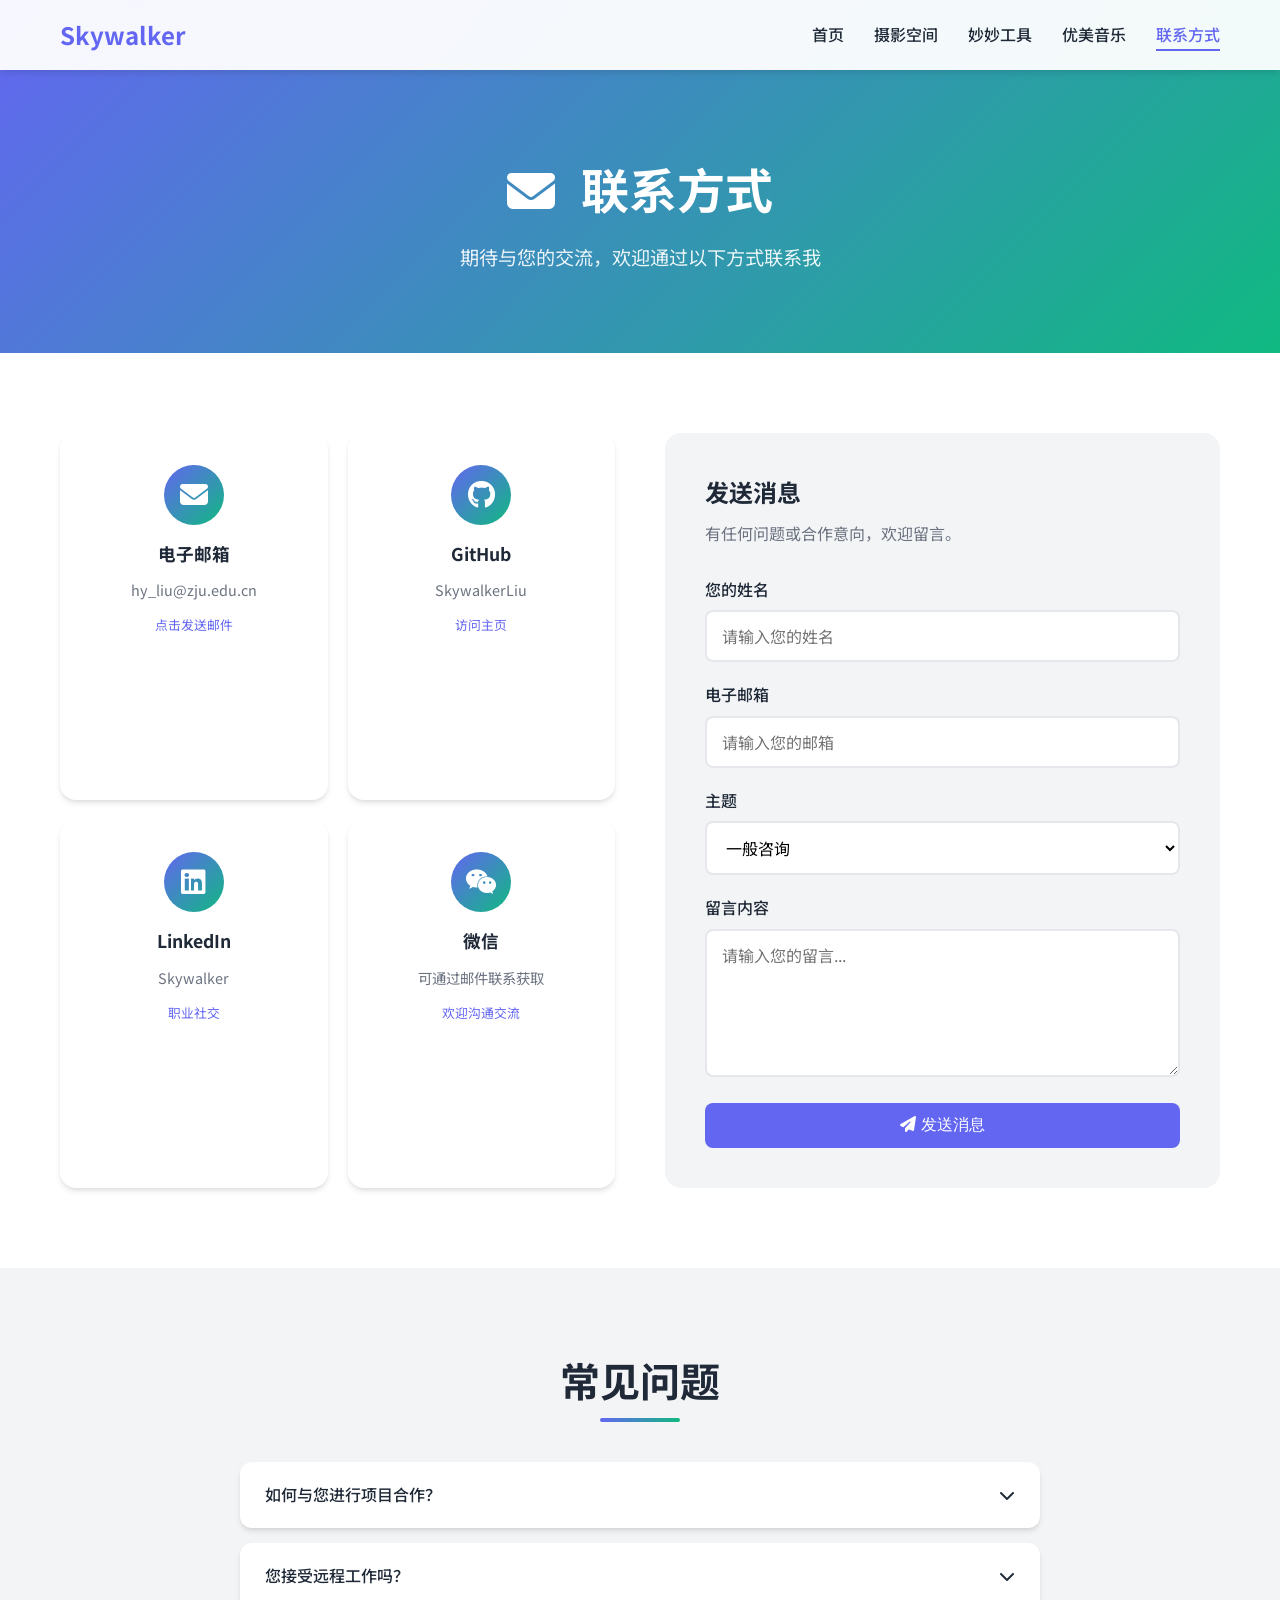
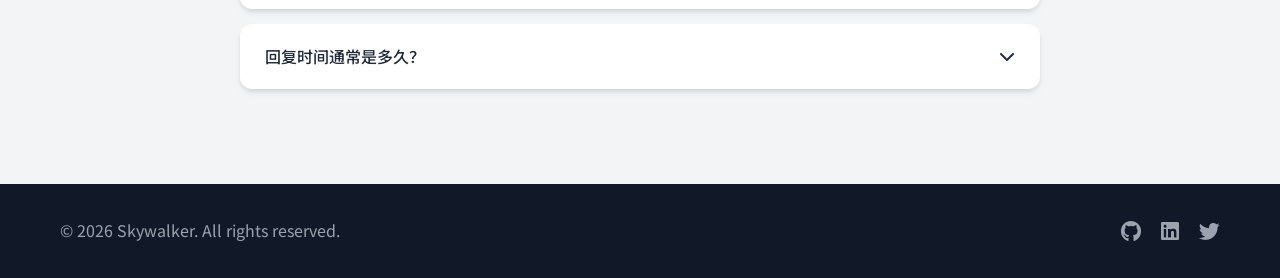
==== commit eaac4933: "Fix site encoding and restore front-end interactions" ====
--- a/contact.html
+++ b/contact.html
@@ -38,7 +38,7 @@
         <div class="container">
             <div class="contact-grid">
                 <div class="contact-cards">
-                    <a href="mailto:your.email@example.com" class="contact-card">
+                    <a href="mailto:hy_liu@zju.edu.cn" class="contact-card">
                         <div class="contact-card-icon">
                             <i class="fas fa-envelope"></i>
                         </div>
@@ -46,7 +46,7 @@
                         <p>hy_liu@zju.edu.cn</p>
                         <span class="contact-hint">点击发送邮件</span>
                     </a>
-                    <a href="https://github.com/SkywalkerLiu" target="_blank" class="contact-card">
+                    <a href="https://github.com/SkywalkerLiu" target="_blank" rel="noreferrer" class="contact-card">
                         <div class="contact-card-icon">
                             <i class="fab fa-github"></i>
                         </div>
@@ -67,14 +67,14 @@
                             <i class="fab fa-weixin"></i>
                         </div>
                         <h3>微信</h3>
-                        <p>扫描二维码添加</p>
-                        <span class="contact-hint">扫码添加</span>
+                        <p>可通过邮件联系获取</p>
+                        <span class="contact-hint">欢迎沟通交流</span>
                     </a>
                 </div>
 
                 <div class="contact-form-section">
                     <h2>发送消息</h2>
-                    <p>有任何问题或合作意向，欢迎留言：</p>
+                    <p>有任何问题或合作意向，欢迎留言。</p>
                     <form class="contact-form" id="contactForm">
                         <div class="form-group">
                             <label for="name">您的姓名</label>
@@ -116,7 +116,7 @@
                         <i class="fas fa-chevron-down"></i>
                     </div>
                     <div class="faq-answer">
-                        <p>您可以通过上方的联系表单或直接发送邮件给我，描述您的项目需求。我会在24小时内回复您。</p>
+                        <p>您可以通过上方的联系表单或直接发送邮件给我，描述您的项目需求。我会在 24 小时内回复您。</p>
                     </div>
                 </div>
                 <div class="faq-item">
@@ -134,7 +134,7 @@
                         <i class="fas fa-chevron-down"></i>
                     </div>
                     <div class="faq-answer">
-                        <p>通常我会在24小时内回复邮件。如果是紧急事项，建议通过微信联系。</p>
+                        <p>通常我会在 24 小时内回复邮件。如果是紧急事项，建议先通过邮箱说明情况。</p>
                     </div>
                 </div>
             </div>
@@ -146,9 +146,15 @@
             <div class="footer-content">
                 <p>&copy; 2026 Skywalker. All rights reserved.</p>
                 <div class="social-links">
-                    <a href="https://github.com/SkywalkerLiu" target="_blank"><i class="fab fa-github"></i></a>
-                    <a href="#"><i class="fab fa-linkedin"></i></a>
-                    <a href="#"><i class="fab fa-twitter"></i></a>
+                    <a href="https://github.com/SkywalkerLiu" target="_blank" rel="noreferrer" aria-label="GitHub">
+                        <i class="fab fa-github"></i>
+                    </a>
+                    <a href="#" aria-label="LinkedIn">
+                        <i class="fab fa-linkedin"></i>
+                    </a>
+                    <a href="#" aria-label="Twitter">
+                        <i class="fab fa-twitter"></i>
+                    </a>
                 </div>
             </div>
         </div>
--- a/style.css
+++ b/style.css
@@ -353,7 +353,7 @@
 
 .highlights-grid {
     display: grid;
-    grid-template-columns: repeat(auto-fit, minmax(280px, 1fr));
+    grid-template-columns: repeat(auto-fit, minmax(250px, 1fr));
     gap: 30px;
 }
 
@@ -366,7 +366,7 @@
     transition: var(--transition);
     text-decoration: none;
     color: inherit;
-    border: 2px solid transparent;
+    border: 1px solid var(--border-color);
 }
 
 .highlight-card:hover {
@@ -994,6 +994,77 @@
 .faq-answer p {
     padding: 0 25px 20px;
     color: var(--text-light);
+}
+
+.sponsor {
+    padding: 100px 0;
+    background: var(--bg-secondary);
+}
+
+.sponsor-intro {
+    text-align: center;
+    color: var(--text-light);
+    margin-bottom: 50px;
+    font-size: 1.1rem;
+}
+
+.sponsor-grid {
+    display: flex;
+    justify-content: center;
+    gap: 30px;
+    flex-wrap: nowrap;
+}
+
+.sponsor-card {
+    background: var(--bg-color);
+    padding: 30px;
+    border-radius: 16px;
+    text-align: center;
+    box-shadow: var(--shadow);
+    transition: var(--transition);
+    border: 1px solid var(--border-color);
+    min-width: 180px;
+}
+
+.sponsor-card:hover {
+    transform: translateY(-5px);
+    box-shadow: var(--shadow-lg);
+    border-color: var(--primary-color);
+}
+
+.qr-placeholder {
+    width: 150px;
+    height: 150px;
+    margin: 0 auto 20px;
+    background: linear-gradient(135deg, var(--primary-color), var(--secondary-color));
+    border-radius: 12px;
+    display: flex;
+    align-items: center;
+    justify-content: center;
+}
+
+.qr-placeholder i {
+    font-size: 60px;
+    color: white;
+}
+
+.qr-code {
+    width: 150px;
+    height: 150px;
+    margin: 0 auto 20px;
+    border-radius: 12px;
+    object-fit: cover;
+    box-shadow: var(--shadow);
+}
+
+.sponsor-card h3 {
+    margin-bottom: 10px;
+    font-size: 1.2rem;
+}
+
+.sponsor-card p {
+    color: var(--text-light);
+    font-size: 0.9rem;
 }
 
 .footer {
@@ -1476,6 +1547,14 @@
         grid-template-columns: 1fr;
     }
 
+    .sponsor-grid {
+        flex-wrap: wrap;
+    }
+
+    .sponsor-card {
+        min-width: 100%;
+    }
+
     .gallery-grid {
         grid-template-columns: 1fr;
     }
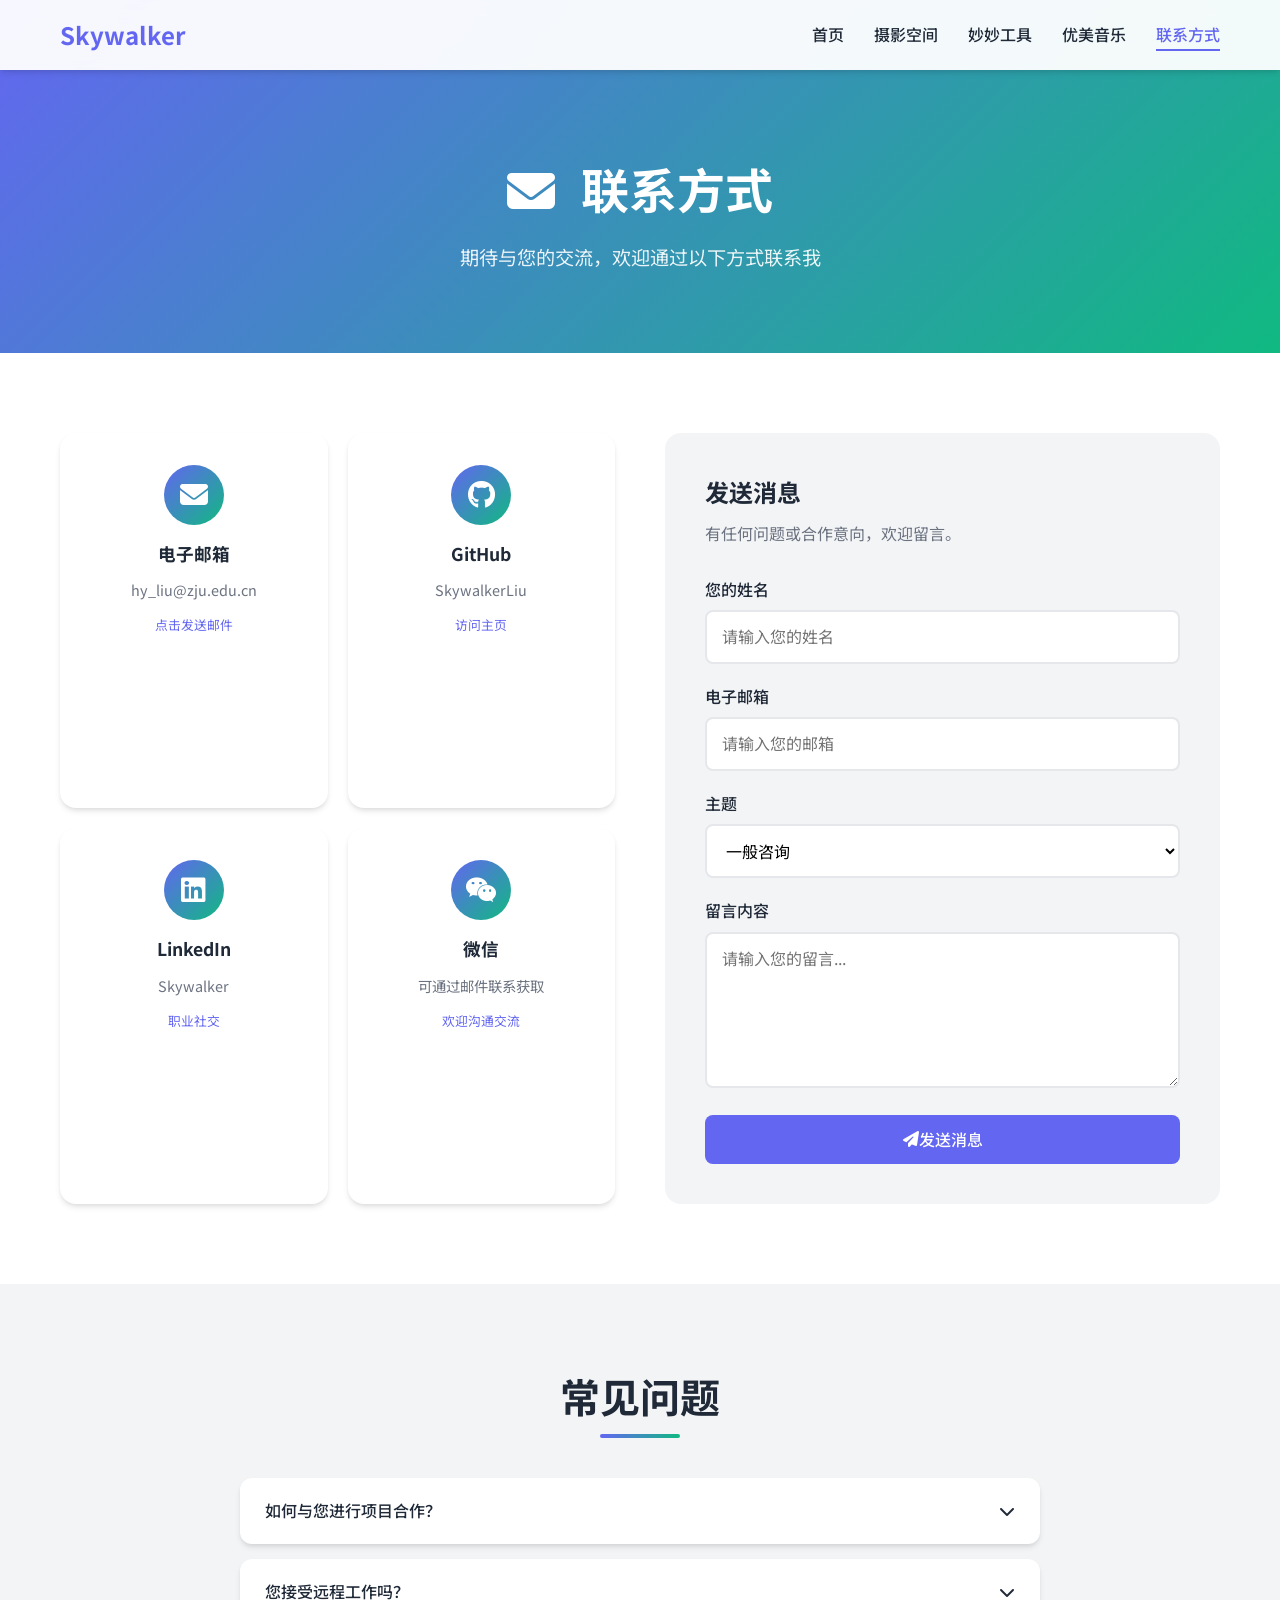
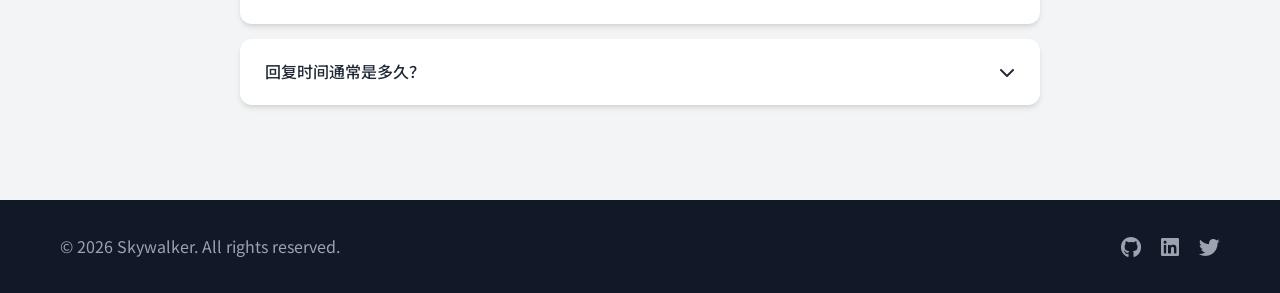
==== commit 347f9a57: "modified:   contact.html 	new file:   css/common.css 	new file:   css/contact.css 	new file:   css/h" ====
--- a/contact.html
+++ b/contact.html
@@ -4,7 +4,8 @@
     <meta charset="UTF-8">
     <meta name="viewport" content="width=device-width, initial-scale=1.0">
     <title>联系方式 - Skywalker</title>
-    <link rel="stylesheet" href="style.css">
+    <link rel="stylesheet" href="css/common.css">
+    <link rel="stylesheet" href="css/contact.css">
     <link href="https://fonts.googleapis.com/css2?family=Noto+Sans+SC:wght@300;400;500;700&display=swap" rel="stylesheet">
     <link rel="stylesheet" href="https://cdnjs.cloudflare.com/ajax/libs/font-awesome/6.4.0/css/all.min.css">
 </head>
@@ -19,11 +20,11 @@
                 <li><a href="music.html">优美音乐</a></li>
                 <li><a href="contact.html" class="active">联系方式</a></li>
             </ul>
-            <div class="hamburger">
+            <button class="hamburger" type="button" aria-expanded="false" aria-label="打开导航菜单">
                 <span></span>
                 <span></span>
                 <span></span>
-            </div>
+            </button>
         </div>
     </nav>
 
@@ -111,28 +112,28 @@
             <h2 class="section-title">常见问题</h2>
             <div class="faq-list">
                 <div class="faq-item">
-                    <div class="faq-question">
+                    <button class="faq-question" type="button">
                         <span>如何与您进行项目合作？</span>
                         <i class="fas fa-chevron-down"></i>
-                    </div>
+                    </button>
                     <div class="faq-answer">
                         <p>您可以通过上方的联系表单或直接发送邮件给我，描述您的项目需求。我会在 24 小时内回复您。</p>
                     </div>
                 </div>
                 <div class="faq-item">
-                    <div class="faq-question">
+                    <button class="faq-question" type="button">
                         <span>您接受远程工作吗？</span>
                         <i class="fas fa-chevron-down"></i>
-                    </div>
+                    </button>
                     <div class="faq-answer">
                         <p>是的，我接受远程工作机会。无论是全职、兼职还是项目制合作，都欢迎联系。</p>
                     </div>
                 </div>
                 <div class="faq-item">
-                    <div class="faq-question">
+                    <button class="faq-question" type="button">
                         <span>回复时间通常是多久？</span>
                         <i class="fas fa-chevron-down"></i>
-                    </div>
+                    </button>
                     <div class="faq-answer">
                         <p>通常我会在 24 小时内回复邮件。如果是紧急事项，建议先通过邮箱说明情况。</p>
                     </div>
@@ -160,6 +161,7 @@
         </div>
     </footer>
 
-    <script src="script.js"></script>
+    <script src="js/common.js" defer></script>
+    <script src="js/contact.js" defer></script>
 </body>
 </html>
--- a/css/common.css
+++ b/css/common.css
@@ -0,0 +1,313 @@
+* {
+    margin: 0;
+    padding: 0;
+    box-sizing: border-box;
+}
+
+:root {
+    --primary-color: #6366f1;
+    --primary-dark: #4f46e5;
+    --secondary-color: #10b981;
+    --text-color: #1f2937;
+    --text-light: #6b7280;
+    --bg-color: #ffffff;
+    --bg-secondary: #f3f4f6;
+    --bg-dark: #111827;
+    --border-color: #e5e7eb;
+    --shadow: 0 4px 6px -1px rgba(0, 0, 0, 0.1), 0 2px 4px -1px rgba(0, 0, 0, 0.06);
+    --shadow-lg: 0 10px 15px -3px rgba(0, 0, 0, 0.1), 0 4px 6px -2px rgba(0, 0, 0, 0.05);
+    --transition: all 0.3s ease;
+}
+
+html {
+    scroll-behavior: smooth;
+}
+
+body {
+    font-family: 'Noto Sans SC', sans-serif;
+    line-height: 1.6;
+    color: var(--text-color);
+    background-color: var(--bg-color);
+}
+
+img {
+    max-width: 100%;
+    display: block;
+}
+
+button,
+input,
+select,
+textarea {
+    font: inherit;
+}
+
+.container {
+    max-width: 1200px;
+    margin: 0 auto;
+    padding: 0 20px;
+}
+
+.navbar {
+    position: fixed;
+    inset: 0 0 auto;
+    background: rgba(255, 255, 255, 0.95);
+    backdrop-filter: blur(10px);
+    z-index: 1000;
+    box-shadow: var(--shadow);
+    transition: background 0.3s ease, box-shadow 0.3s ease;
+}
+
+.navbar.is-scrolled {
+    background: rgba(255, 255, 255, 0.98);
+    box-shadow: 0 4px 20px rgba(0, 0, 0, 0.1);
+}
+
+.nav-container {
+    max-width: 1200px;
+    margin: 0 auto;
+    padding: 0 20px;
+    display: flex;
+    justify-content: space-between;
+    align-items: center;
+    height: 70px;
+}
+
+.logo {
+    font-size: 1.5rem;
+    font-weight: 700;
+    color: var(--primary-color);
+    text-decoration: none;
+    transition: var(--transition);
+}
+
+.logo:hover {
+    color: var(--primary-dark);
+}
+
+.nav-links {
+    display: flex;
+    list-style: none;
+    gap: 30px;
+}
+
+.nav-links a {
+    text-decoration: none;
+    color: var(--text-color);
+    font-weight: 500;
+    transition: var(--transition);
+    position: relative;
+}
+
+.nav-links a::after {
+    content: '';
+    position: absolute;
+    bottom: -5px;
+    left: 0;
+    width: 0;
+    height: 2px;
+    background: var(--primary-color);
+    transition: var(--transition);
+}
+
+.nav-links a:hover,
+.nav-links a.active {
+    color: var(--primary-color);
+}
+
+.nav-links a:hover::after,
+.nav-links a.active::after {
+    width: 100%;
+}
+
+.hamburger {
+    display: none;
+    flex-direction: column;
+    justify-content: center;
+    gap: 5px;
+    padding: 0;
+    border: 0;
+    background: transparent;
+    cursor: pointer;
+}
+
+.hamburger span {
+    width: 25px;
+    height: 3px;
+    background: var(--text-color);
+    transition: var(--transition);
+}
+
+.hamburger.active span:nth-child(1) {
+    transform: translateY(8px) rotate(45deg);
+}
+
+.hamburger.active span:nth-child(2) {
+    opacity: 0;
+}
+
+.hamburger.active span:nth-child(3) {
+    transform: translateY(-8px) rotate(-45deg);
+}
+
+.btn {
+    display: inline-flex;
+    align-items: center;
+    justify-content: center;
+    padding: 12px 30px;
+    border-radius: 8px;
+    text-decoration: none;
+    font-weight: 500;
+    transition: var(--transition);
+    cursor: pointer;
+    border: none;
+    font-size: 1rem;
+}
+
+.btn-primary {
+    background: var(--primary-color);
+    color: #ffffff;
+}
+
+.btn-primary:hover {
+    background: var(--primary-dark);
+    transform: translateY(-2px);
+    box-shadow: var(--shadow-lg);
+}
+
+.btn-secondary {
+    background: transparent;
+    color: var(--primary-color);
+    border: 2px solid var(--primary-color);
+}
+
+.btn-secondary:hover {
+    background: var(--primary-color);
+    color: #ffffff;
+    transform: translateY(-2px);
+}
+
+.btn-full {
+    width: 100%;
+}
+
+.section-title {
+    font-size: 2.5rem;
+    text-align: center;
+    margin-bottom: 50px;
+    position: relative;
+}
+
+.section-title::after {
+    content: '';
+    position: absolute;
+    bottom: -10px;
+    left: 50%;
+    transform: translateX(-50%);
+    width: 80px;
+    height: 4px;
+    background: linear-gradient(90deg, var(--primary-color), var(--secondary-color));
+    border-radius: 2px;
+}
+
+.page-hero {
+    padding: 150px 0 80px;
+    background: linear-gradient(135deg, var(--primary-color), var(--secondary-color));
+    color: #ffffff;
+    text-align: center;
+}
+
+.page-title {
+    font-size: 3rem;
+    margin-bottom: 15px;
+}
+
+.page-title i {
+    margin-right: 15px;
+}
+
+.page-subtitle {
+    font-size: 1.2rem;
+    opacity: 0.9;
+}
+
+.reveal-ready {
+    opacity: 0;
+    transform: translateY(30px);
+    transition: opacity 0.6s ease, transform 0.6s ease;
+}
+
+.reveal-ready.is-visible {
+    opacity: 1;
+    transform: translateY(0);
+}
+
+.footer {
+    background: var(--bg-dark);
+    color: #ffffff;
+    padding: 30px 0;
+}
+
+.footer-content {
+    display: flex;
+    justify-content: space-between;
+    align-items: center;
+}
+
+.footer p {
+    color: #9ca3af;
+}
+
+.social-links {
+    display: flex;
+    gap: 20px;
+}
+
+.social-links a {
+    color: #9ca3af;
+    font-size: 1.3rem;
+    transition: var(--transition);
+}
+
+.social-links a:hover {
+    color: var(--primary-color);
+}
+
+@media (max-width: 968px) {
+    .nav-links {
+        display: none;
+        position: absolute;
+        top: 70px;
+        left: 0;
+        right: 0;
+        background: #ffffff;
+        flex-direction: column;
+        padding: 20px;
+        gap: 15px;
+        box-shadow: var(--shadow);
+    }
+
+    .nav-links.active {
+        display: flex;
+    }
+
+    .hamburger {
+        display: flex;
+    }
+
+    .footer-content {
+        flex-direction: column;
+        gap: 20px;
+        text-align: center;
+    }
+
+    .page-title {
+        font-size: 2rem;
+    }
+}
+
+@media (max-width: 600px) {
+    .section-title {
+        font-size: 2rem;
+    }
+}
--- a/css/contact.css
+++ b/css/contact.css
@@ -0,0 +1,194 @@
+.contact-section {
+    padding: 80px 0;
+}
+
+.contact-grid {
+    display: grid;
+    grid-template-columns: 1fr 1fr;
+    gap: 50px;
+}
+
+.contact-cards {
+    display: grid;
+    grid-template-columns: repeat(2, 1fr);
+    gap: 20px;
+}
+
+.contact-card {
+    background: var(--bg-color);
+    padding: 30px 20px;
+    border-radius: 16px;
+    text-align: center;
+    box-shadow: var(--shadow);
+    text-decoration: none;
+    color: inherit;
+    transition: var(--transition);
+    border: 2px solid transparent;
+}
+
+.contact-card:hover {
+    transform: translateY(-5px);
+    box-shadow: var(--shadow-lg);
+    border-color: var(--primary-color);
+}
+
+.contact-card-icon {
+    width: 60px;
+    height: 60px;
+    background: linear-gradient(135deg, var(--primary-color), var(--secondary-color));
+    border-radius: 50%;
+    display: flex;
+    align-items: center;
+    justify-content: center;
+    margin: 0 auto 15px;
+}
+
+.contact-card-icon i {
+    font-size: 28px;
+    color: #ffffff;
+}
+
+.contact-card h3 {
+    margin-bottom: 10px;
+    font-size: 1.1rem;
+}
+
+.contact-card p {
+    color: var(--text-light);
+    font-size: 0.9rem;
+    margin-bottom: 10px;
+}
+
+.contact-hint {
+    font-size: 0.8rem;
+    color: var(--primary-color);
+}
+
+.contact-form-section {
+    background: var(--bg-secondary);
+    padding: 40px;
+    border-radius: 16px;
+}
+
+.contact-form-section h2 {
+    margin-bottom: 10px;
+}
+
+.contact-form-section > p {
+    color: var(--text-light);
+    margin-bottom: 30px;
+}
+
+.contact-form .form-group {
+    margin-bottom: 20px;
+}
+
+.contact-form label {
+    display: block;
+    margin-bottom: 8px;
+    font-weight: 500;
+}
+
+.contact-form input,
+.contact-form select,
+.contact-form textarea {
+    width: 100%;
+    padding: 12px 15px;
+    border: 2px solid var(--border-color);
+    border-radius: 8px;
+    font-size: 1rem;
+    transition: var(--transition);
+    background: var(--bg-color);
+}
+
+.contact-form input:focus,
+.contact-form select:focus,
+.contact-form textarea:focus {
+    outline: none;
+    border-color: var(--primary-color);
+}
+
+.contact-form textarea {
+    resize: vertical;
+    min-height: 120px;
+}
+
+.faq-section {
+    padding: 80px 0;
+    background: var(--bg-secondary);
+}
+
+.faq-list {
+    max-width: 800px;
+    margin: 0 auto;
+}
+
+.faq-item {
+    background: var(--bg-color);
+    border-radius: 12px;
+    margin-bottom: 15px;
+    overflow: hidden;
+    box-shadow: var(--shadow);
+}
+
+.faq-question {
+    width: 100%;
+    padding: 20px 25px;
+    display: flex;
+    justify-content: space-between;
+    align-items: center;
+    cursor: pointer;
+    font-weight: 500;
+    transition: var(--transition);
+    border: 0;
+    background: transparent;
+    color: inherit;
+    text-align: left;
+}
+
+.faq-question:hover {
+    background: var(--bg-secondary);
+}
+
+.faq-question i {
+    transition: var(--transition);
+}
+
+.faq-item.active .faq-question i {
+    transform: rotate(180deg);
+}
+
+.faq-answer {
+    max-height: 0;
+    overflow: hidden;
+    transition: max-height 0.3s ease;
+}
+
+.faq-item.active .faq-answer {
+    max-height: 200px;
+}
+
+.faq-answer p {
+    padding: 0 25px 20px;
+    color: var(--text-light);
+}
+
+@media (max-width: 968px) {
+    .contact-grid {
+        grid-template-columns: 1fr;
+    }
+
+    .contact-cards {
+        grid-template-columns: repeat(2, 1fr);
+    }
+}
+
+@media (max-width: 600px) {
+    .contact-cards {
+        grid-template-columns: 1fr;
+    }
+
+    .contact-form-section {
+        padding: 25px;
+    }
+}
